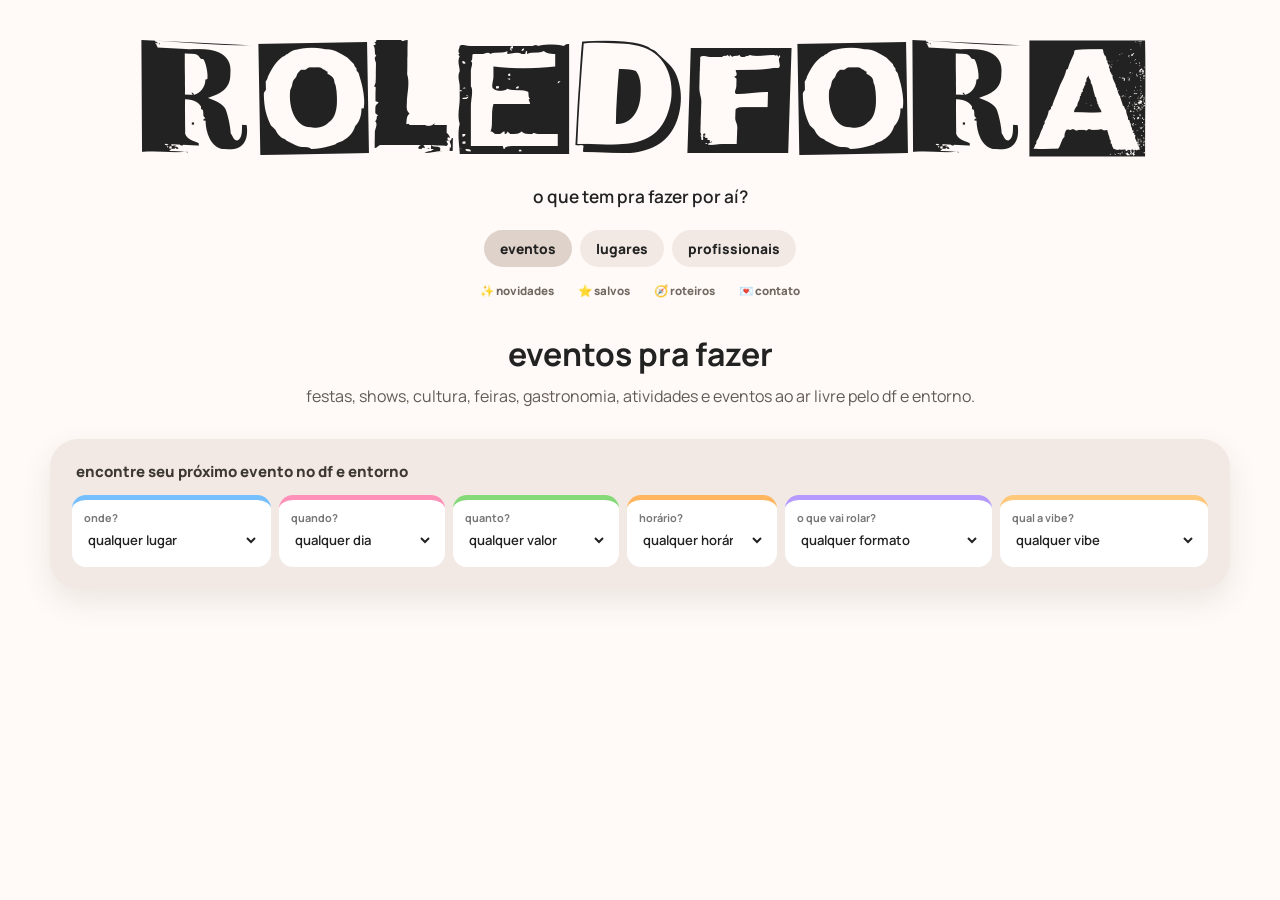
==== index.html @ 8414ef89 "Remove event shortcut emoji chips" ====
<!DOCTYPE html>
<html lang="pt-BR">
<head>
  <meta charset="UTF-8" />
  <meta name="viewport" content="width=device-width, initial-scale=1.0" />
  <title>roledfora — eventos</title>
  <link rel="stylesheet" href="./styles.css" />
  <link rel="stylesheet" href="./browse.css" />
  <link rel="stylesheet" href="./event-filter-layout.css" />
  <script src="./app.js" defer></script>
  <script src="./ui-fixes.js" defer></script>
  <script src="./event-filter-fixes.js" defer></script>
  <script src="./bulk-data.js" defer></script>
  <script src="./eventos-6-loader.js" defer></script>
  <script src="./eventos-14-loader.js" defer></script>
  <script src="./locations.js" defer></script>
  <script src="./site-polish.js" defer></script>
  <script src="./price-fixes.js" defer></script>
  <script src="./browse.js" defer></script>
</head>
<body data-page="eventos">
  <main class="container">
    <header class="site-header">
      <h1 class="site-title">roledfora</h1>
      <p class="site-subtitle">o que tem pra fazer por aí?</p>
    </header>

    <nav class="main-nav" aria-label="páginas principais">
      <a class="active" href="./index.html">eventos</a>
      <a href="./lugares.html">lugares</a>
      <a href="./profissionais.html">profissionais</a>
    </nav>
    <nav class="utility-nav" aria-label="ferramentas">
      <a href="./novidades.html">✨ novidades</a><a href="./salvos.html">⭐ salvos</a><a href="./roteiros.html">🧭 roteiros</a><a href="./contato.html">💌 contato</a>
    </nav>

    <section class="page-intro">
      <h2>eventos pra fazer</h2>
      <p>festas, shows, cultura, feiras, gastronomia, atividades e eventos ao ar livre pelo df e entorno.</p>
    </section>

    <section class="search-panel" aria-label="filtrar eventos">
      <p class="search-title">encontre seu próximo evento no df e entorno</p>
      <div class="search-row event-search simple-search">
        <div class="field local"><label for="local">onde?</label><select id="local"><option value="qualquer">qualquer lugar</option></select></div>
        <div class="field data"><label for="data">quando?</label><select id="data"><option value="qualquer">qualquer dia</option><option value="hoje">hoje</option><option value="amanha">amanhã</option><option value="fim-semana">fim de semana</option><option value="7dias">próximos 7 dias</option><option value="mes">este mês</option></select></div>
        <div class="field valor"><label for="valor">quanto?</label><select id="valor"><option value="qualquer">qualquer valor</option><option value="gratis">grátis</option><option value="ate-20">até r$ 20</option><option value="ate-50">até r$ 50</option><option value="ate-100">até r$ 100</option><option value="acima-100">acima de r$ 100</option></select></div>
        <div class="field horario"><label for="horario">horário?</label><select id="horario"><option value="qualquer">qualquer horário</option><option value="manha">manhã</option><option value="tarde">tarde</option><option value="noite">noite</option><option value="madrugada">madrugada</option></select></div>
        <div class="field tipo">
          <label for="tipo">o que vai rolar?</label>
          <select id="tipo">
            <option value="qualquer">qualquer formato</option>
            <option value="festival">festival & mostra</option>
            <option value="show">show & música ao vivo</option>
            <option value="festa">festa & rolê noturno</option>
            <option value="cinema">cinema & audiovisual</option>
            <option value="teatro-circo">teatro, dança & circo</option>
            <option value="exposicao">exposição & museu</option>
            <option value="feira">feira & brechó</option>
            <option value="formacao">oficina, curso & palestra</option>
            <option value="gastronomia">gastronomia</option>
            <option value="geek">geek, games & cosplay</option>
            <option value="ao-ar-livre">esporte & ao ar livre</option>
          </select>
        </div>
        <div class="field vibe">
          <label for="caracteristica">qual a vibe?</label>
          <select id="caracteristica">
            <option value="qualquer">qualquer vibe</option>
            <option value="alternativo">alternativo & independente</option>
            <option value="lgbtqia">lgbtqia+</option>
            <option value="dancante">pra dançar</option>
            <option value="cultura-popular">cultura popular</option>
            <option value="arte-cultura">arte & cultura</option>
            <option value="date">bom pra date</option>
            <option value="sozinho">bom pra ir sozinho</option>
            <option value="familias">família & crianças</option>
            <option value="acessivel">acessível</option>
            <option value="musica-vivo">música ao vivo</option>
          </select>
        </div>
      </div>
    </section>

    <section class="search-results-section" hidden>
      <div class="results-head"><h2 class="section-title">eventos encontrados</h2><span id="result-count" class="result-count">0 resultados</span></div>
      <div id="results" class="cards-grid"></div>
      <div class="more-wrap"><button id="show-more" class="show-more" hidden>mostrar mais</button></div>
    </section>
  </main>
</body>
</html>
---- styles.css ----
@import url('./dynamic.css');
@import url('https://fonts.googleapis.com/css2?family=Manrope:wght@400;500;600;700;800&display=swap');

@font-face {
  font-family: 'Revista';
  src: url('./REVISTA.ttf') format('truetype');
  font-weight: 400;
  font-style: normal;
  font-display: swap;
}

* { box-sizing: border-box; }

body {
  margin: 0;
  font-family: 'Manrope', Arial, sans-serif;
  background: #fffaf7;
  color: #222;
}

a { color: inherit; }
button, select { font-family: inherit; }

.container {
  width: min(1180px, calc(100% - 32px));
  margin: 0 auto;
  padding: 36px 0 64px;
}

.site-header {
  text-align: center;
  margin-bottom: 22px;
  overflow: hidden;
}

.site-title {
  font-family: 'Revista', 'Manrope', Arial, sans-serif;
  font-size: 120pt;
  font-weight: 400;
  line-height: .78;
  letter-spacing: -0.045em;
  margin: 0;
  white-space: nowrap;
}

.site-subtitle {
  margin: 24px 0 0;
  font-size: 1.08rem;
  font-weight: 600;
}

.main-nav,
.utility-nav {
  display: flex;
  justify-content: center;
  flex-wrap: wrap;
  gap: 8px;
}

.main-nav { margin: 0 auto 10px; }
.utility-nav { margin: 0 auto 28px; gap: 4px; }

.main-nav a,
.utility-nav a {
  text-decoration: none;
  border-radius: 999px;
  font-weight: 800;
  transition: transform .15s ease, background .15s ease;
}

.main-nav a {
  padding: 9px 16px;
  font-size: .86rem;
  background: #f2e9e4;
}

.utility-nav a {
  padding: 6px 10px;
  font-size: .72rem;
  color: #716861;
}

.main-nav a:hover,
.utility-nav a:hover { transform: translateY(-1px); }
.main-nav a.active { background: #dfd2ca; }
.utility-nav a.active { background: #eee3dc; color: #3e3834; }

.search-panel {
  background: #f2e9e4;
  border-radius: 28px;
  padding: 22px;
  box-shadow: 0 12px 30px rgba(71,55,46,.10);
  margin-bottom: 26px;
}

.search-title {
  color: #3e3834;
  font-size: .94rem;
  font-weight: 800;
  margin: 0 0 13px 4px;
}

.search-row {
  display: grid;
  grid-template-columns: 1.35fr 1fr 1fr 1.15fr 1.25fr auto;
  gap: 8px;
  align-items: stretch;
}

.search-row.lugares-search {
  grid-template-columns: 1.35fr 1.15fr 1.1fr 1fr auto;
}

.search-row.profissionais-search {
  grid-template-columns: repeat(3, minmax(0, 1fr));
}

.field {
  position: relative;
  min-width: 0;
  background: white;
  border-radius: 14px;
  min-height: 72px;
  padding: 10px 12px 9px;
  border-top: 5px solid var(--accent);
  text-align: left;
}

.field label {
  display: block;
  font-size: .68rem;
  font-weight: 700;
  color: #777;
  margin-bottom: 3px;
}

.field select {
  width: 100%;
  min-width: 0;
  border: 0;
  outline: 0;
  background: transparent;
  font: 600 .82rem 'Manrope', Arial, sans-serif;
  color: #222;
  padding: 0 16px 0 0;
  cursor: pointer;
}

.field select:disabled {
  color: #9a918b;
  cursor: not-allowed;
}

.local { --accent: #75bfff; }
.data { --accent: #ff91b9; }
.valor { --accent: #85d978; }
.horario { --accent: #ffb65f; }
.tipo { --accent: #b69aff; }
.vibe { --accent: #ffc87a; }
.servico { --accent: #f49f8f; }

.search-button {
  border: 0;
  border-radius: 999px;
  padding: 0 22px;
  min-height: 72px;
  font: 800 .92rem 'Manrope', Arial, sans-serif;
  background: #ff5d4a;
  color: white;
  cursor: pointer;
  white-space: nowrap;
}

.search-button:hover { transform: translateY(-1px); }

.more-filters {
  display: inline-block;
  margin-top: 14px;
  border: 0;
  background: transparent;
  color: #4f4742;
  font: 700 .82rem 'Manrope', Arial, sans-serif;
  cursor: pointer;
  opacity: .9;
}

.category-strip {
  display: flex;
  flex-wrap: wrap;
  justify-content: center;
  gap: 9px;
  margin: 0 0 42px;
}

.category-chip {
  display: inline-flex;
  align-items: center;
  justify-content: center;
  gap: 0;
  width: 46px;
  height: 46px;
  padding: 0 13px;
  overflow: hidden;
  border: 0;
  border-radius: 999px;
  background: white;
  box-shadow: 0 4px 14px rgba(0,0,0,.07);
  font: 700 .78rem 'Manrope', Arial, sans-serif;
  color: #302d2b;
  cursor: pointer;
  white-space: nowrap;
  transition: width .22s ease, gap .22s ease, transform .16s ease;
}

.category-chip .emoji {
  width: 20px;
  min-width: 20px;
  text-align: center;
  font-size: 1.18rem;
  line-height: 1;
}

.category-chip .category-name {
  opacity: 0;
  max-width: 0;
  overflow: hidden;
  transition: opacity .16s ease, max-width .22s ease;
}

.category-chip:hover,
.category-chip:focus-visible {
  width: 178px;
  gap: 8px;
  transform: translateY(-1px);
  outline: none;
}

.category-chip:hover .category-name,
.category-chip:focus-visible .category-name {
  opacity: 1;
  max-width: 140px;
}

.page-intro {
  text-align: center;
  margin: 8px auto 30px;
  max-width: 760px;
}

.page-intro h2 {
  font-size: 2rem;
  margin: 0 0 8px;
}

.page-intro p {
  margin: 0;
  color: #625a55;
  line-height: 1.55;
}

.section-title {
  font-size: 1.35rem;
  margin: 0 0 16px;
  font-weight: 800;
}

.cards-grid {
  display: grid;
  grid-template-columns: repeat(3, minmax(0,1fr));
  gap: 16px;
}

.card {
  background: white;
  border-radius: 22px;
  padding: 22px;
  box-shadow: 0 6px 24px rgba(0,0,0,.08);
}

.card h2, .card h3 {
  margin: 0 0 12px;
  font-size: 1.35rem;
}

.card p { margin: 7px 0; }
.card .desc { color: #625a55; line-height: 1.5; font-size: .92rem; }

.card-kind {
  display: inline-block;
  margin-bottom: 10px;
  padding: 5px 9px;
  border-radius: 999px;
  background: #f2e9e4;
  font-size: .72rem;
  font-weight: 800;
}

.tags {
  display: flex;
  flex-wrap: wrap;
  gap: 7px;
  margin: 16px 0;
}

.tag {
  background: #f1f1f1;
  border-radius: 999px;
  padding: 7px 11px;
  font-size: .88rem;
}

.tag-chip {
  display: inline-flex;
  align-items: center;
  justify-content: center;
  gap: 0;
  width: 36px;
  height: 36px;
  padding: 0 9px;
  overflow: hidden;
  border: 0;
  border-radius: 999px;
  background: #f1f1f1;
  color: #302d2b;
  cursor: pointer;
  white-space: nowrap;
  font: 700 .74rem 'Manrope', Arial, sans-serif;
  transition: width .2s ease, gap .2s ease, transform .15s ease;
}

.tag-chip .emoji {
  width: 18px;
  min-width: 18px;
  text-align: center;
  font-size: 1rem;
}

.tag-chip .tag-name {
  opacity: 0;
  max-width: 0;
  overflow: hidden;
  transition: opacity .15s ease, max-width .2s ease;
}

.tag-chip:hover,
.tag-chip:focus-visible {
  width: 132px;
  gap: 6px;
  transform: translateY(-1px);
  outline: none;
}

.tag-chip:hover .tag-name,
.tag-chip:focus-visible .tag-name {
  opacity: 1;
  max-width: 95px;
}

.actions {
  display: flex;
  flex-wrap: wrap;
  gap: 10px;
  margin-top: 18px;
}

.actions button, .actions a {
  border: 0;
  border-radius: 12px;
  padding: 10px 14px;
  font: 700 .9rem 'Manrope', Arial, sans-serif;
  cursor: pointer;
  background: #f1f1f1;
  text-decoration: none;
}

.note-box {
  border-radius: 22px;
  padding: 18px 20px;
  background: #f2e9e4;
  margin-bottom: 24px;
  line-height: 1.5;
  font-size: .92rem;
}

@media (max-width: 1050px) {
  .site-title { font-size: 96pt; }
  .search-row, .search-row.lugares-search, .search-row.profissionais-search { grid-template-columns: repeat(2, minmax(0, 1fr)); }
  .search-button { grid-column: 1 / -1; min-height: 54px; }
  .field select { font-size: .84rem; }
  .cards-grid { grid-template-columns: repeat(2, minmax(0,1fr)); }
}

@media (max-width: 620px) {
  .container { width: min(100% - 22px, 1180px); padding-top: 26px; }
  .site-title { font-size: 56pt; }
  .site-subtitle { margin-top: 16px; font-size: .98rem; }
  .main-nav { margin-bottom: 8px; }
  .main-nav a { padding: 8px 12px; font-size: .78rem; }
  .utility-nav { margin-bottom: 22px; }
  .utility-nav a { font-size: .68rem; padding: 5px 8px; }
  .search-panel { padding: 16px; border-radius: 22px; }
  .search-row, .search-row.lugares-search, .search-row.profissionais-search { grid-template-columns: 1fr; }
  .field { min-height: 66px; }
  .field select { font-size: .86rem; }
  .search-button { grid-column: auto; }
  .category-strip { justify-content: flex-start; }
  .category-chip,
  .category-chip:hover,
  .category-chip:focus-visible {
    width: 46px;
    gap: 0;
    transform: none;
  }
  .category-chip .category-name,
  .category-chip:hover .category-name,
  .category-chip:focus-visible .category-name {
    opacity: 0;
    max-width: 0;
  }
  .tag-chip,
  .tag-chip:hover,
  .tag-chip:focus-visible {
    width: 36px;
    gap: 0;
    transform: none;
  }
  .tag-chip .tag-name,
  .tag-chip:hover .tag-name,
  .tag-chip:focus-visible .tag-name {
    opacity: 0;
    max-width: 0;
  }
  .cards-grid { grid-template-columns: 1fr; }
  .page-intro h2 { font-size: 1.55rem; }
}
---- browse.css ----
.technical-filter {
  display: none !important;
}

.search-row.event-search.simple-search {
  grid-template-columns: 1.25fr 1fr 1fr .9fr 1.15fr;
}

.search-row.lugares-search.simple-search {
  grid-template-columns: 1.35fr 1.2fr 1fr;
}

.category-chip.active {
  background: #eadfd8;
  box-shadow: 0 4px 14px rgba(0,0,0,.09), inset 0 0 0 1px rgba(71,55,46,.08);
}

@media (max-width: 980px) {
  .search-row.event-search.simple-search {
    grid-template-columns: repeat(3, minmax(0,1fr));
  }
}

@media (max-width: 820px) {
  .search-row.event-search.simple-search,
  .search-row.lugares-search.simple-search {
    grid-template-columns: repeat(2, minmax(0,1fr));
  }
}

@media (max-width: 520px) {
  .search-row.event-search.simple-search,
  .search-row.lugares-search.simple-search {
    grid-template-columns: 1fr;
  }
}
---- event-filter-layout.css ----
.search-row.event-search.simple-search {
  grid-template-columns: 1.2fr 1fr 1fr .9fr 1.25fr 1.25fr;
}

@media (max-width: 1120px) {
  .search-row.event-search.simple-search {
    grid-template-columns: repeat(3, minmax(0,1fr));
  }
}

@media (max-width: 820px) {
  .search-row.event-search.simple-search {
    grid-template-columns: repeat(2, minmax(0,1fr));
  }
}

@media (max-width: 520px) {
  .search-row.event-search.simple-search {
    grid-template-columns: 1fr;
  }
}
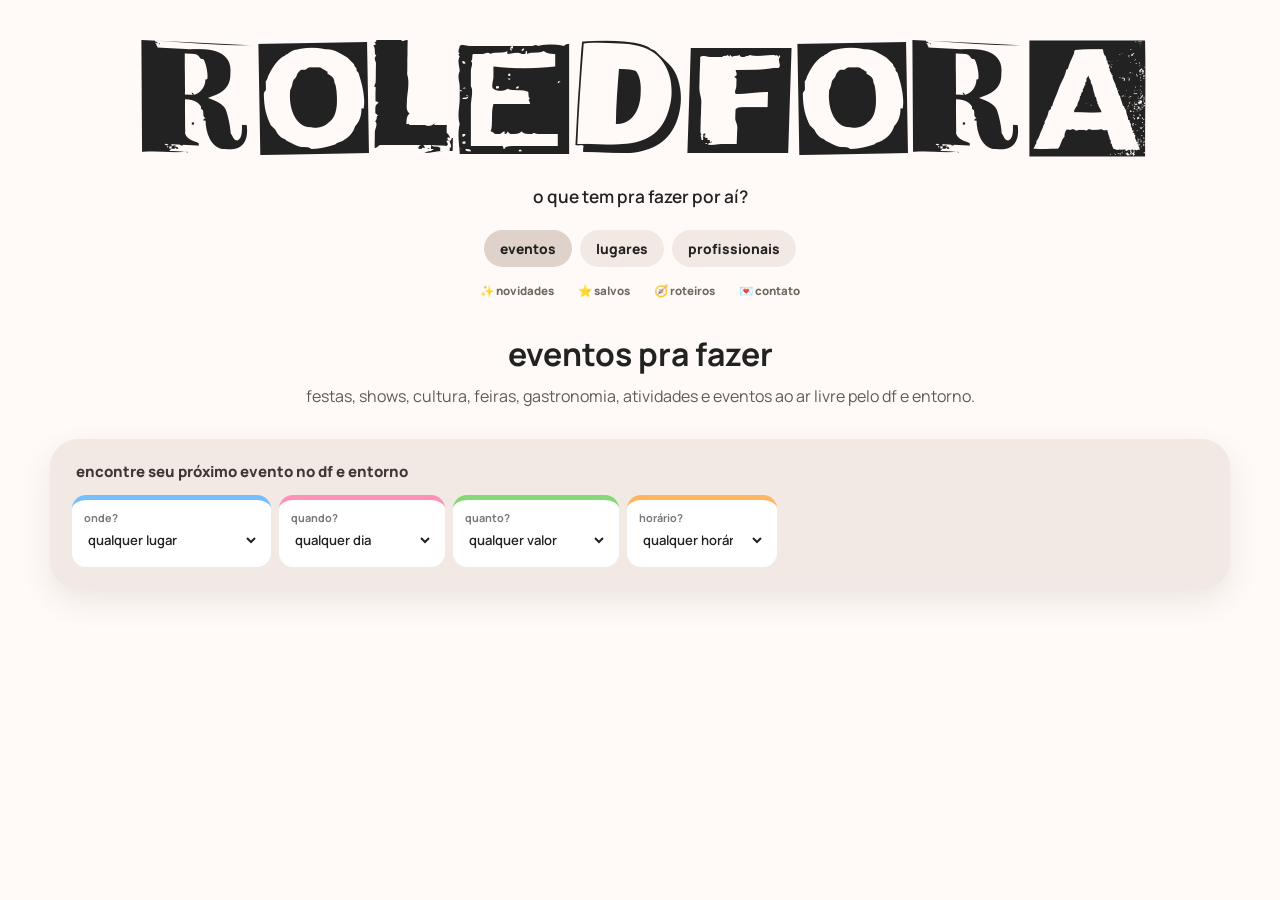
==== commit 0b9cd9f6: "simplifica filtros de eventos" ====
--- a/index.html
+++ b/index.html
@@ -46,39 +46,6 @@
         <div class="field data"><label for="data">quando?</label><select id="data"><option value="qualquer">qualquer dia</option><option value="hoje">hoje</option><option value="amanha">amanhã</option><option value="fim-semana">fim de semana</option><option value="7dias">próximos 7 dias</option><option value="mes">este mês</option></select></div>
         <div class="field valor"><label for="valor">quanto?</label><select id="valor"><option value="qualquer">qualquer valor</option><option value="gratis">grátis</option><option value="ate-20">até r$ 20</option><option value="ate-50">até r$ 50</option><option value="ate-100">até r$ 100</option><option value="acima-100">acima de r$ 100</option></select></div>
         <div class="field horario"><label for="horario">horário?</label><select id="horario"><option value="qualquer">qualquer horário</option><option value="manha">manhã</option><option value="tarde">tarde</option><option value="noite">noite</option><option value="madrugada">madrugada</option></select></div>
-        <div class="field tipo">
-          <label for="tipo">o que vai rolar?</label>
-          <select id="tipo">
-            <option value="qualquer">qualquer formato</option>
-            <option value="festival">festival & mostra</option>
-            <option value="show">show & música ao vivo</option>
-            <option value="festa">festa & rolê noturno</option>
-            <option value="cinema">cinema & audiovisual</option>
-            <option value="teatro-circo">teatro, dança & circo</option>
-            <option value="exposicao">exposição & museu</option>
-            <option value="feira">feira & brechó</option>
-            <option value="formacao">oficina, curso & palestra</option>
-            <option value="gastronomia">gastronomia</option>
-            <option value="geek">geek, games & cosplay</option>
-            <option value="ao-ar-livre">esporte & ao ar livre</option>
-          </select>
-        </div>
-        <div class="field vibe">
-          <label for="caracteristica">qual a vibe?</label>
-          <select id="caracteristica">
-            <option value="qualquer">qualquer vibe</option>
-            <option value="alternativo">alternativo & independente</option>
-            <option value="lgbtqia">lgbtqia+</option>
-            <option value="dancante">pra dançar</option>
-            <option value="cultura-popular">cultura popular</option>
-            <option value="arte-cultura">arte & cultura</option>
-            <option value="date">bom pra date</option>
-            <option value="sozinho">bom pra ir sozinho</option>
-            <option value="familias">família & crianças</option>
-            <option value="acessivel">acessível</option>
-            <option value="musica-vivo">música ao vivo</option>
-          </select>
-        </div>
       </div>
     </section>
 
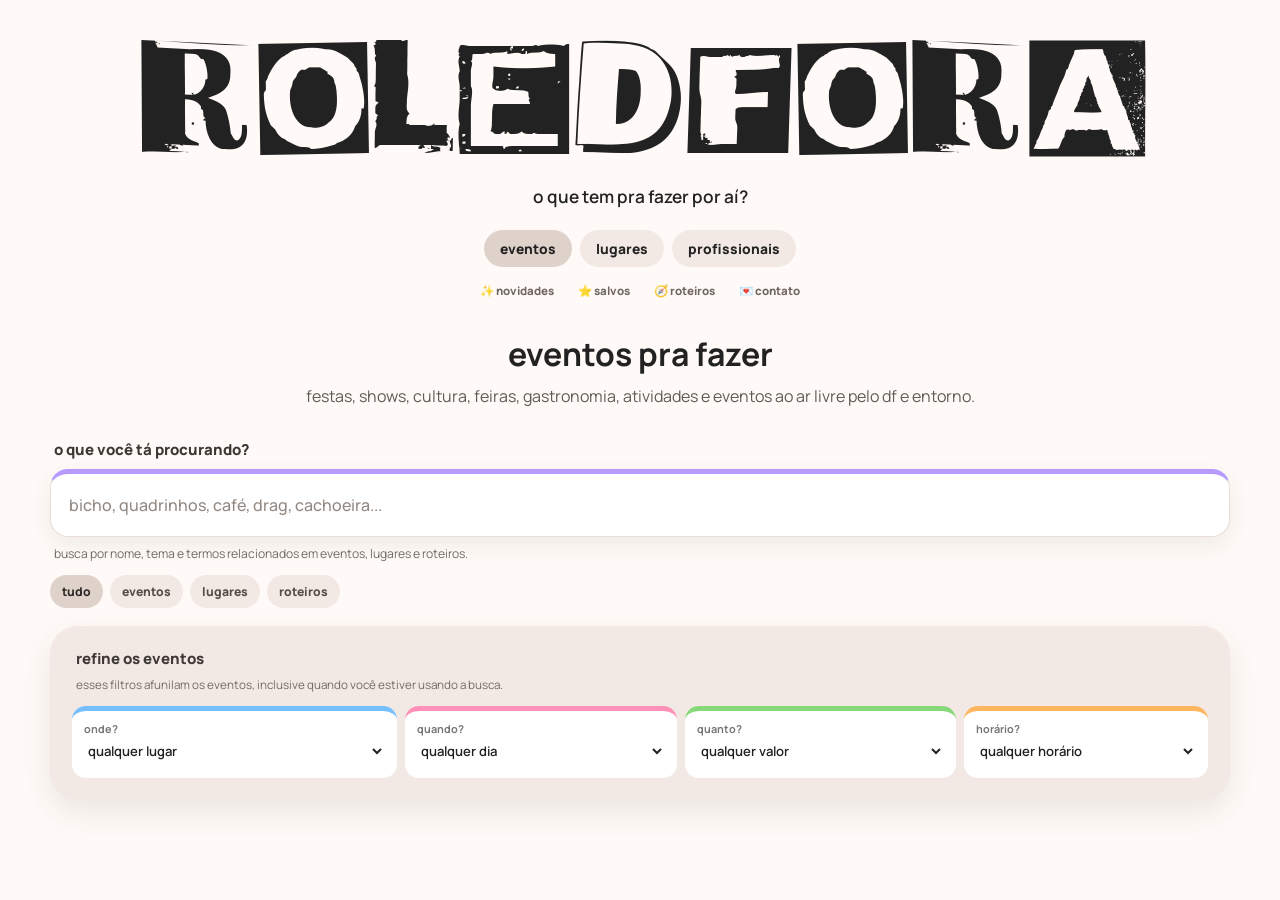
==== commit ae85d930: "add semantic search above event filters" ====
--- a/index.html
+++ b/index.html
@@ -7,16 +7,20 @@
   <link rel="stylesheet" href="./styles.css" />
   <link rel="stylesheet" href="./browse.css" />
   <link rel="stylesheet" href="./event-filter-layout.css" />
+  <link rel="stylesheet" href="./global-search.css" />
   <script src="./app.js" defer></script>
   <script src="./ui-fixes.js" defer></script>
   <script src="./event-filter-fixes.js" defer></script>
   <script src="./bulk-data.js" defer></script>
   <script src="./eventos-6-loader.js" defer></script>
   <script src="./eventos-14-loader.js" defer></script>
+  <script src="./lugares-12-loader.js" defer></script>
+  <script src="./lugares-16-loader.js" defer></script>
   <script src="./locations.js" defer></script>
   <script src="./site-polish.js" defer></script>
   <script src="./price-fixes.js" defer></script>
   <script src="./browse.js" defer></script>
+  <script src="./global-search.js" defer></script>
 </head>
 <body data-page="eventos">
   <main class="container">
@@ -39,14 +43,35 @@
       <p>festas, shows, cultura, feiras, gastronomia, atividades e eventos ao ar livre pelo df e entorno.</p>
     </section>
 
+    <section class="lookup-panel" aria-label="pesquisar no roledfora">
+      <label class="lookup-label" for="global-search-input">o que você tá procurando?</label>
+      <div class="lookup-box">
+        <input id="global-search-input" type="search" autocomplete="off" placeholder="bicho, quadrinhos, café, drag, cachoeira..." />
+        <button id="global-search-clear" class="lookup-clear" type="button" hidden>limpar</button>
+      </div>
+      <p class="lookup-help">busca por nome, tema e termos relacionados em eventos, lugares e roteiros.</p>
+      <div id="global-search-tabs" class="lookup-tabs" role="tablist" aria-label="tipo de resultado" hidden>
+        <button class="lookup-tab active" type="button" role="tab" aria-selected="true" data-kind="all">tudo</button>
+        <button class="lookup-tab" type="button" role="tab" aria-selected="false" data-kind="event">eventos</button>
+        <button class="lookup-tab" type="button" role="tab" aria-selected="false" data-kind="place">lugares</button>
+        <button class="lookup-tab" type="button" role="tab" aria-selected="false" data-kind="route">roteiros</button>
+      </div>
+    </section>
+
     <section class="search-panel" aria-label="filtrar eventos">
-      <p class="search-title">encontre seu próximo evento no df e entorno</p>
+      <p class="search-title">refine os eventos</p>
+      <p class="filter-context">esses filtros afunilam os eventos, inclusive quando você estiver usando a busca.</p>
       <div class="search-row event-search simple-search">
         <div class="field local"><label for="local">onde?</label><select id="local"><option value="qualquer">qualquer lugar</option></select></div>
         <div class="field data"><label for="data">quando?</label><select id="data"><option value="qualquer">qualquer dia</option><option value="hoje">hoje</option><option value="amanha">amanhã</option><option value="fim-semana">fim de semana</option><option value="7dias">próximos 7 dias</option><option value="mes">este mês</option></select></div>
         <div class="field valor"><label for="valor">quanto?</label><select id="valor"><option value="qualquer">qualquer valor</option><option value="gratis">grátis</option><option value="ate-20">até r$ 20</option><option value="ate-50">até r$ 50</option><option value="ate-100">até r$ 100</option><option value="acima-100">acima de r$ 100</option></select></div>
         <div class="field horario"><label for="horario">horário?</label><select id="horario"><option value="qualquer">qualquer horário</option><option value="manha">manhã</option><option value="tarde">tarde</option><option value="noite">noite</option><option value="madrugada">madrugada</option></select></div>
       </div>
+    </section>
+
+    <section class="global-search-results-section" hidden>
+      <div class="results-head"><h2 class="section-title">resultados da busca</h2><span id="global-search-count" class="result-count">0 resultados</span></div>
+      <div id="global-search-results" class="global-search-grid"></div>
     </section>
 
     <section class="search-results-section" hidden>
--- a/event-filter-layout.css
+++ b/event-filter-layout.css
@@ -1,14 +1,8 @@
 .search-row.event-search.simple-search {
-  grid-template-columns: 1.2fr 1fr 1fr .9fr 1.25fr 1.25fr;
+  grid-template-columns: 1.2fr 1fr 1fr .9fr;
 }
 
-@media (max-width: 1120px) {
-  .search-row.event-search.simple-search {
-    grid-template-columns: repeat(3, minmax(0,1fr));
-  }
-}
-
-@media (max-width: 820px) {
+@media (max-width: 900px) {
   .search-row.event-search.simple-search {
     grid-template-columns: repeat(2, minmax(0,1fr));
   }
--- a/global-search.css
+++ b/global-search.css
@@ -0,0 +1,163 @@
+.lookup-panel {
+  margin: 0 0 18px;
+}
+
+.lookup-label {
+  display: block;
+  margin: 0 0 9px 4px;
+  color: #3e3834;
+  font-size: .94rem;
+  font-weight: 800;
+}
+
+.lookup-box {
+  display: flex;
+  align-items: center;
+  gap: 10px;
+  min-height: 68px;
+  padding: 9px 10px 9px 16px;
+  background: #fff;
+  border-radius: 18px;
+  border: 1px solid #eadfd8;
+  border-top: 5px solid #b69aff;
+  box-shadow: 0 8px 22px rgba(71,55,46,.08);
+}
+
+.lookup-box input {
+  flex: 1;
+  min-width: 0;
+  border: 0;
+  outline: 0;
+  background: transparent;
+  color: #222;
+  font: 600 1rem 'Manrope', Arial, sans-serif;
+}
+
+.lookup-box input::placeholder {
+  color: #928983;
+  font-weight: 500;
+}
+
+.lookup-clear {
+  border: 0;
+  border-radius: 999px;
+  padding: 9px 13px;
+  background: #f2e9e4;
+  color: #4f4742;
+  font: 800 .76rem 'Manrope', Arial, sans-serif;
+  cursor: pointer;
+}
+
+.lookup-help {
+  margin: 8px 4px 0;
+  color: #746b65;
+  font-size: .76rem;
+  line-height: 1.45;
+}
+
+.lookup-tabs {
+  display: flex;
+  flex-wrap: wrap;
+  gap: 7px;
+  margin: 13px 0 0;
+}
+
+.lookup-tab {
+  border: 0;
+  border-radius: 999px;
+  padding: 8px 12px;
+  background: #f2e9e4;
+  color: #554d48;
+  font: 800 .76rem 'Manrope', Arial, sans-serif;
+  cursor: pointer;
+}
+
+.lookup-tab.active {
+  background: #dfd2ca;
+  color: #2f2a27;
+}
+
+.filter-context {
+  margin: -5px 4px 13px;
+  color: #746b65;
+  font-size: .73rem;
+}
+
+.global-search-results-section {
+  margin-top: 28px;
+}
+
+.global-search-grid {
+  display: grid;
+  grid-template-columns: repeat(3, minmax(0,1fr));
+  gap: 16px;
+}
+
+.global-hit {
+  display: flex;
+  flex-direction: column;
+  min-height: 100%;
+}
+
+.global-hit .card-kind {
+  align-self: flex-start;
+}
+
+.global-hit h3 a {
+  text-decoration: none;
+}
+
+.global-hit h3 a:hover {
+  text-decoration: underline;
+}
+
+.global-hit-meta {
+  color: #766d67;
+  font-size: .78rem;
+  font-weight: 700;
+}
+
+.global-hit .desc {
+  flex: 1;
+}
+
+.global-hit .actions {
+  margin-top: auto;
+  padding-top: 8px;
+}
+
+.global-search-empty {
+  grid-column: 1 / -1;
+  padding: 28px;
+  border-radius: 22px;
+  background: #fff;
+  color: #625a55;
+  text-align: center;
+  box-shadow: 0 6px 24px rgba(0,0,0,.06);
+}
+
+@media (max-width: 1050px) {
+  .global-search-grid {
+    grid-template-columns: repeat(2, minmax(0,1fr));
+  }
+}
+
+@media (max-width: 620px) {
+  .lookup-box {
+    min-height: 62px;
+    padding-left: 13px;
+  }
+
+  .lookup-box input {
+    font-size: .9rem;
+  }
+
+  .lookup-clear {
+    padding: 8px 10px;
+    font-size: .7rem;
+  }
+
+  .global-search-grid {
+    grid-template-columns: 1fr;
+  }
+}
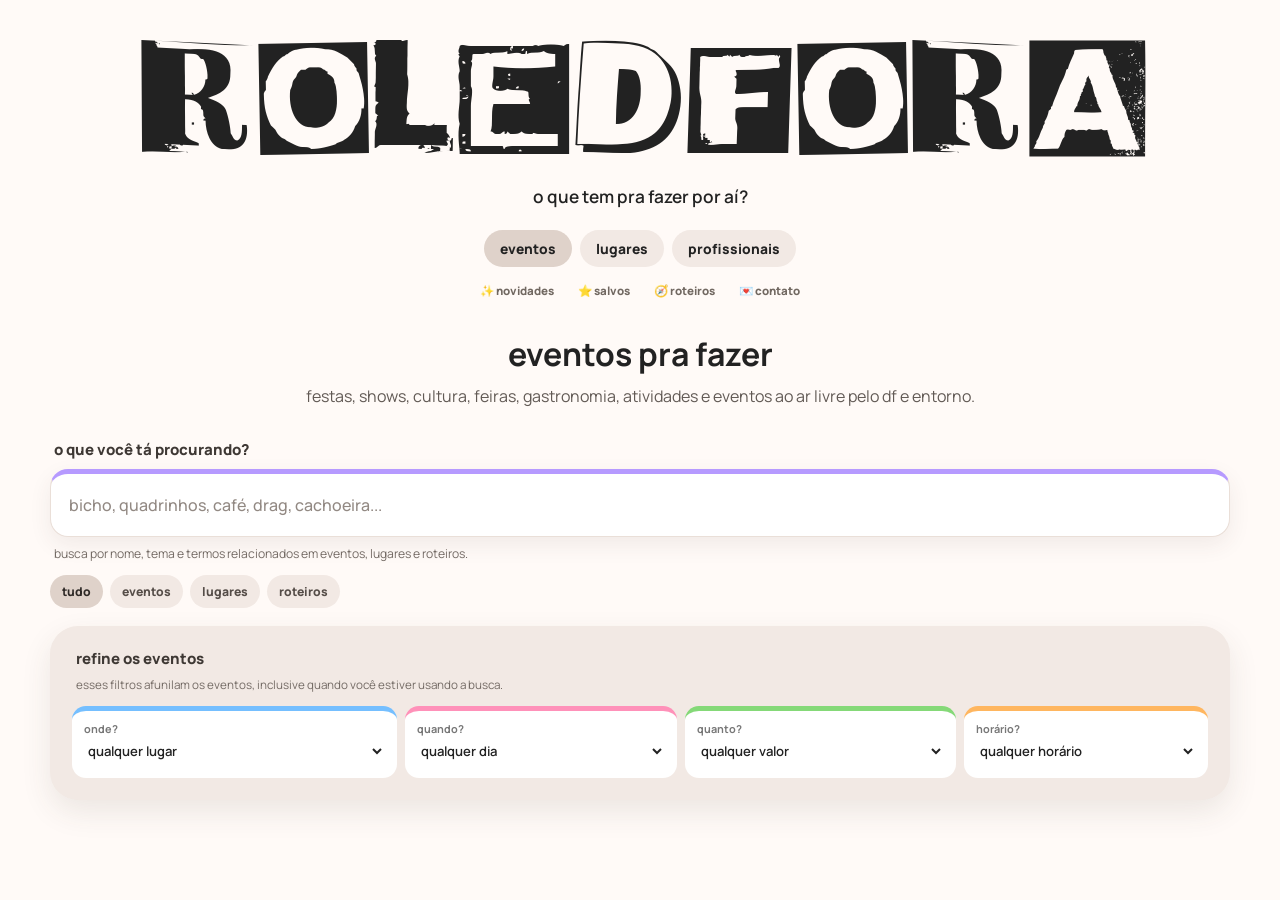
==== commit a0c4e23e: "atualiza cache do carregador de lugares" ====
--- a/index.html
+++ b/index.html
@@ -8,19 +8,21 @@
   <link rel="stylesheet" href="./browse.css" />
   <link rel="stylesheet" href="./event-filter-layout.css" />
   <link rel="stylesheet" href="./global-search.css" />
+  <link rel="stylesheet" href="./recurring-events.css?v=20260909-1" />
   <script src="./app.js" defer></script>
   <script src="./ui-fixes.js" defer></script>
   <script src="./event-filter-fixes.js" defer></script>
+  <script src="./recurring-events.js?v=20260909-1" defer></script>
   <script src="./bulk-data.js" defer></script>
   <script src="./eventos-6-loader.js" defer></script>
-  <script src="./eventos-14-loader.js" defer></script>
+  <script src="./eventos-14-loader.js?v=20260909-3" defer></script>
   <script src="./lugares-12-loader.js" defer></script>
-  <script src="./lugares-16-loader.js" defer></script>
+  <script src="./lugares-16-loader.js?v=20260909-3" defer></script>
   <script src="./locations.js" defer></script>
   <script src="./site-polish.js" defer></script>
   <script src="./price-fixes.js" defer></script>
   <script src="./browse.js" defer></script>
-  <script src="./global-search.js" defer></script>
+  <script src="./global-search.js?v=20260909-2" defer></script>
 </head>
 <body data-page="eventos">
   <main class="container">
--- a/recurring-events.css
+++ b/recurring-events.css
@@ -0,0 +1,30 @@
+.recurrence-badge {
+  display: inline-flex;
+  align-items: center;
+  width: fit-content;
+  margin-left: .45rem;
+  padding: .18rem .5rem;
+  border: 1px solid currentColor;
+  border-radius: 999px;
+  font-size: .72rem;
+  line-height: 1;
+  font-weight: 700;
+  opacity: .78;
+  vertical-align: middle;
+}
+
+.event-card.recurring .legacy-date,
+.event-card.recurring .time-detail {
+  display: none !important;
+}
+
+.event-card.recurring .recurrence-date {
+  margin: 0;
+  font-weight: 700;
+}
+
+.event-card.recurring .recurrence-next {
+  margin: .18rem 0 0;
+  font-size: .88rem;
+  opacity: .72;
+}
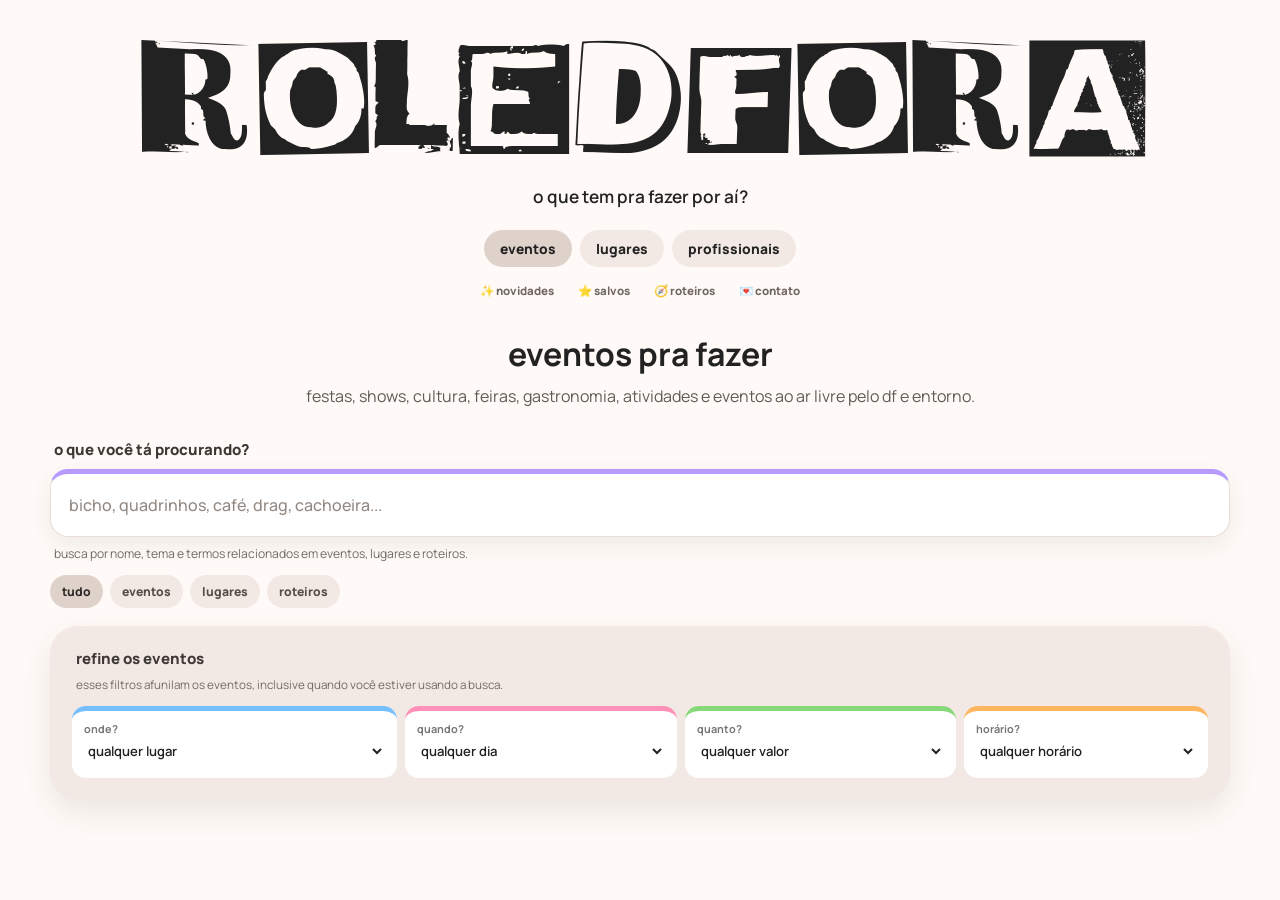
==== commit 96db7e33: "Atualiza cache dos novos lugares e recorrências" ====
--- a/index.html
+++ b/index.html
@@ -12,12 +12,12 @@
   <script src="./app.js" defer></script>
   <script src="./ui-fixes.js" defer></script>
   <script src="./event-filter-fixes.js" defer></script>
-  <script src="./recurring-events.js?v=20260909-1" defer></script>
+  <script src="./recurring-events.js?v=20260909-2" defer></script>
   <script src="./bulk-data.js" defer></script>
   <script src="./eventos-6-loader.js" defer></script>
-  <script src="./eventos-14-loader.js?v=20260909-3" defer></script>
+  <script src="./eventos-14-loader.js?v=20260909-4" defer></script>
   <script src="./lugares-12-loader.js" defer></script>
-  <script src="./lugares-16-loader.js?v=20260909-3" defer></script>
+  <script src="./lugares-16-loader.js?v=20260909-4" defer></script>
   <script src="./locations.js" defer></script>
   <script src="./site-polish.js" defer></script>
   <script src="./price-fixes.js" defer></script>
